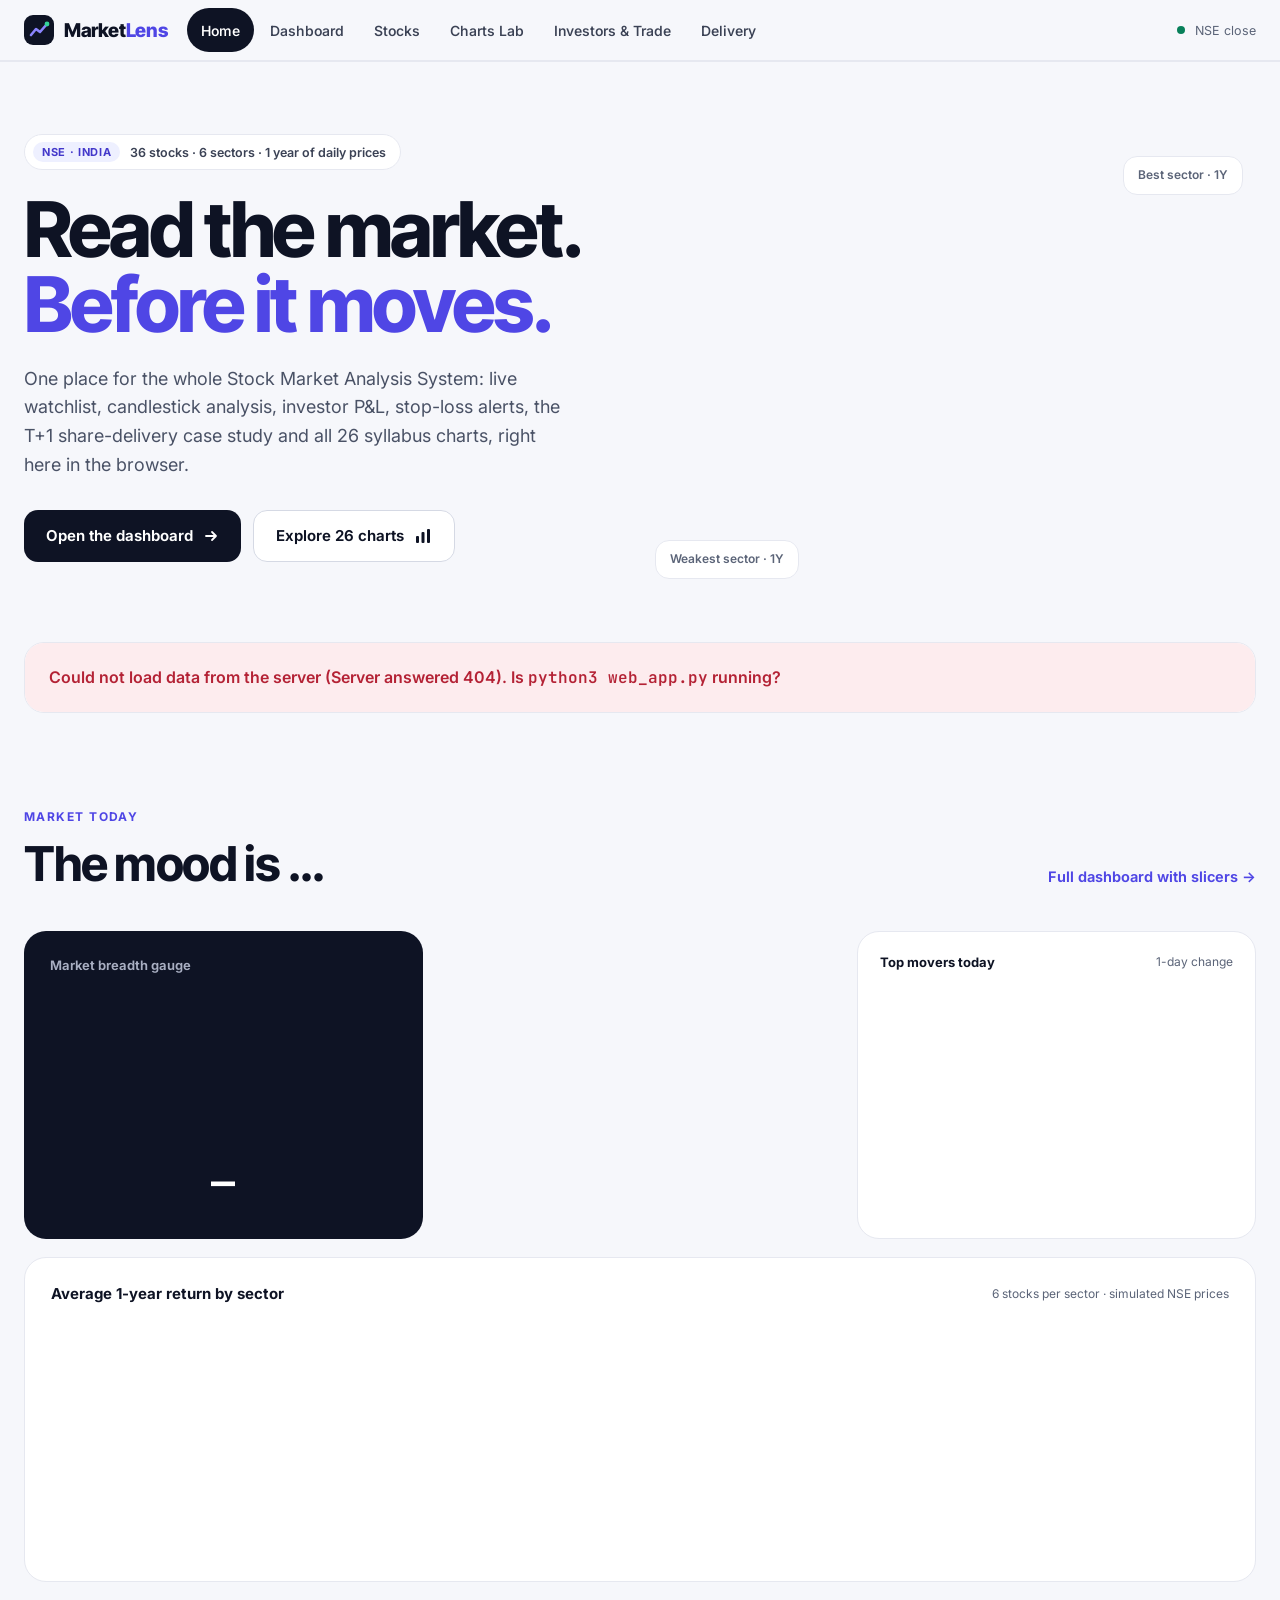
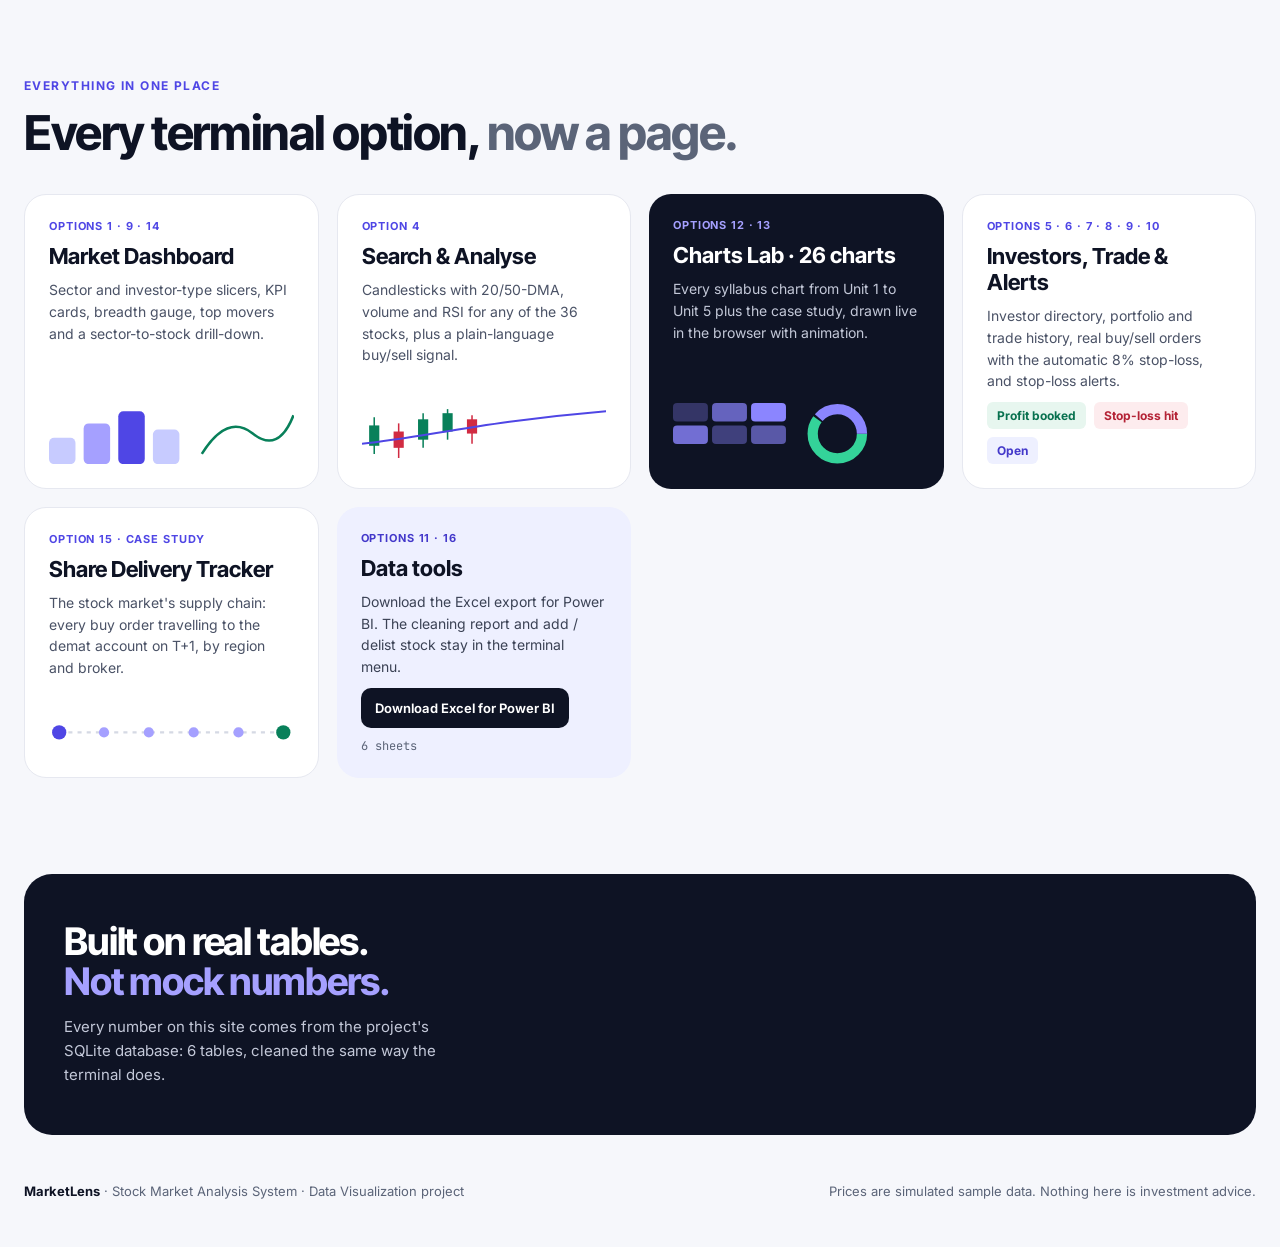
==== web/index.html @ 758b6175 "Add MarketLens website with all 26 charts in the browser Start it with `python3 main.py --web` or me" ====
<!doctype html>
<html lang="en">
<head>
<meta charset="utf-8">
<meta name="viewport" content="width=device-width, initial-scale=1">
<title>MarketLens · NSE Stock Market Analysis</title>
<link rel="preconnect" href="https://fonts.googleapis.com">
<link href="https://fonts.googleapis.com/css2?family=Inter+Tight:wght@500;600;700;800&family=Inter:wght@400;500;600;700&family=JetBrains+Mono:wght@500;600;700&display=swap" rel="stylesheet">
<link rel="stylesheet" href="assets/style.css">
<style>
.hero { display: flex; flex-wrap: wrap; align-items: center; gap: 40px; padding-top: 72px; padding-bottom: 40px; }
.hero h1 { font-size: clamp(44px, 6vw, 84px); line-height: .98; letter-spacing: -.04em; font-weight: 750; margin-top: 22px; }
.hero h1 span { color: var(--acc); }
.pill { display: inline-flex; align-items: center; gap: 10px; padding: 7px 14px 7px 8px; border-radius: 999px; background: #FFF; border: 1px solid var(--line); font-size: 12.5px; font-weight: 600; color: var(--ink2); }
.pill b { background: var(--acc-soft); color: #4338CA; border-radius: 999px; padding: 3px 9px; font-size: 11px; letter-spacing: .06em; }
.floatcard { position: absolute; background: #FFF; border: 1px solid var(--line); border-radius: 14px; padding: 10px 14px; box-shadow: 0 18px 40px -22px rgba(30,34,90,.4); }
.idx-strip { display: grid; grid-template-columns: repeat(auto-fit, minmax(170px, 1fr)); overflow: hidden; }
.idx-strip a { display: block; padding: 18px 18px 14px; border-right: 1px solid #EEF0F5; color: var(--ink); background: #FFF; }
.sec-title { font-size: clamp(32px, 4vw, 48px); font-weight: 720; margin-top: 10px; }
.feature { display: flex; flex-direction: column; gap: 10px; min-height: 230px; padding: 24px; border-radius: 22px; color: var(--ink); }
.feature .k { font-size: 11px; font-weight: 700; color: var(--acc); letter-spacing: .08em; }
.feature .t { font-family: var(--display); font-size: 22px; font-weight: 700; }
.feature .p { color: #4A5266; font-size: 14px; line-height: 1.55; }
.feature svg, .feature .bottom { margin-top: auto; }
</style>
</head>
<body>
<main>
  <section class="wrap hero">
    <div style="flex: 1 1 460px; min-width: 0">
      <div class="pill anim-up"><b>NSE · INDIA</b><span id="h-pill">36 stocks · 6 sectors · 1 year of daily prices</span></div>
      <h1 class="anim-up" style="animation-delay:.1s">Read the market.<br><span>Before it moves.</span></h1>
      <p class="anim-up" style="animation-delay:.2s; font-size: 18px; line-height: 1.6; color: #4A5266; max-width: 540px; margin: 22px 0 0">One place for the whole Stock Market Analysis System: live watchlist, candlestick analysis, investor P&amp;L, stop-loss alerts, the T+1 share-delivery case study and all 26 syllabus charts, right here in the browser.</p>
      <div class="anim-up" style="animation-delay:.3s; display: flex; flex-wrap: wrap; gap: 12px; margin-top: 30px">
        <a class="btn dark" href="dashboard.html">Open the dashboard <svg width="16" height="16" viewBox="0 0 16 16" aria-hidden="true"><path d="M3 8h10M9 4l4 4-4 4" stroke="currentColor" stroke-width="1.8" fill="none" stroke-linecap="round" stroke-linejoin="round"></path></svg></a>
        <a class="btn ghost" href="charts.html">Explore 26 charts <svg width="18" height="18" viewBox="0 0 18 18" aria-hidden="true"><rect x="2" y="9" width="3" height="7" rx="1" fill="currentColor"></rect><rect x="7.5" y="5" width="3" height="11" rx="1" fill="currentColor"></rect><rect x="13" y="2" width="3" height="14" rx="1" fill="currentColor"></rect></svg></a>
      </div>
      <div class="anim-up" id="h-stats" style="animation-delay:.4s; display: flex; flex-wrap: wrap; gap: 28px; margin-top: 40px"></div>
    </div>
    <div class="anim-up" style="animation-delay:.25s; flex: 1 1 520px; min-width: 0; position: relative">
      <svg id="ridge" viewBox="0 0 640 470" style="width: 100%; height: auto; display: block" role="img" aria-label="3D ridge of the six sector indices over one year"></svg>
      <div class="floatcard float" style="top: 4%; right: 2%"><div class="small" style="font-weight:600">Best sector · 1Y</div><div id="h-best" style="display:flex;gap:8px;align-items:baseline;margin-top:2px"></div></div>
      <div class="floatcard float2" style="bottom: 4%; left: 4%"><div class="small" style="font-weight:600">Weakest sector · 1Y</div><div id="h-worst" style="display:flex;gap:8px;align-items:baseline;margin-top:2px"></div></div>
    </div>
  </section>

  <section class="wrap"><div class="card idx-strip" id="idx-strip"><div class="skel" style="height:110px;margin:12px"></div></div></section>

  <section class="wrap reveal" style="padding-top: 96px">
    <div style="display:flex;flex-wrap:wrap;align-items:flex-end;justify-content:space-between;gap:16px">
      <div><div class="eyebrow">MARKET TODAY</div><h2 class="sec-title" id="mood-title">The mood is …</h2><p class="lead" id="mood-text" style="font-size:16px;max-width:620px"></p></div>
      <a href="dashboard.html" style="font-weight:650;font-size:14.5px;display:inline-flex;align-items:center;min-height:44px">Full dashboard with slicers →</a>
    </div>
    <div class="grid cols-auto" style="--min: 290px; margin-top: 32px; gap: 18px">
      <div class="lift" style="background:#0E1324;color:#FFF;border-radius:22px;padding:26px;display:flex;flex-direction:column;align-items:center">
        <div style="align-self:flex-start;font-size:13px;font-weight:650;color:#A9AFC2">Market breadth gauge</div>
        <svg id="gauge" viewBox="0 0 220 130" style="width:100%;max-width:280px;margin-top:14px" role="img" aria-label="Share of stocks above their 50-day average"></svg>
        <div class="mono" id="g-val" style="font-size:40px;font-weight:700;margin-top:4px">—</div>
        <div id="g-note" style="font-size:13px;color:#A9AFC2;margin-top:4px;text-align:center"></div>
      </div>
      <div id="kpis" style="display:grid;grid-template-columns:repeat(2,minmax(0,1fr));gap:18px"></div>
      <div class="card lift" style="padding:22px;border-radius:22px">
        <div class="card-head"><div style="font-size:13px;font-weight:700">Top movers today</div><span class="small">1-day change</span></div>
        <div id="movers" style="display:flex;flex-direction:column;gap:7px;margin-top:14px"></div>
      </div>
    </div>
    <div class="card" style="padding:26px;margin-top:18px;border-radius:22px">
      <div class="card-head"><div style="font-size:15px;font-weight:700">Average 1-year return by sector</div><div class="small">6 stocks per sector · simulated NSE prices</div></div>
      <div id="secbars" style="display:grid;grid-template-columns:repeat(6,minmax(0,1fr));gap:14px;align-items:end;height:230px;margin-top:22px"></div>
    </div>
  </section>

  <section class="wrap reveal" style="padding-top: 96px">
    <div class="eyebrow">EVERYTHING IN ONE PLACE</div>
    <h2 class="sec-title">Every terminal option, <span style="color:#5B6478">now a page.</span></h2>
    <div class="grid cols-auto" style="--min: 280px; margin-top: 32px; gap: 18px">
      <a href="dashboard.html" class="card feature lift"><span class="k">OPTIONS 1 · 9 · 14</span><span class="t">Market Dashboard</span><span class="p">Sector and investor-type slicers, KPI cards, breadth gauge, top movers and a sector-to-stock drill-down.</span>
        <svg viewBox="0 0 240 60" aria-hidden="true"><rect x="0" y="34" width="26" height="26" rx="5" fill="#C7CBFF"></rect><rect x="34" y="20" width="26" height="40" rx="5" fill="#A5A0FF"></rect><rect x="68" y="8" width="26" height="52" rx="5" fill="#4F46E5"></rect><rect x="102" y="26" width="26" height="34" rx="5" fill="#C7CBFF"></rect><path d="M150 50 Q175 10 200 30 T240 12" stroke="#08805A" stroke-width="2.5" fill="none"></path></svg></a>
      <a href="stock.html" class="card feature lift"><span class="k">OPTION 4</span><span class="t">Search &amp; Analyse</span><span class="p">Candlesticks with 20/50-DMA, volume and RSI for any of the 36 stocks, plus a plain-language buy/sell signal.</span>
        <svg viewBox="0 0 240 60" aria-hidden="true"><g stroke-width="1.5"><path d="M12 14V50" stroke="#08805A"></path><rect x="7" y="22" width="10" height="20" fill="#08805A"></rect><path d="M36 20V54" stroke="#D12B42"></path><rect x="31" y="28" width="10" height="16" fill="#D12B42"></rect><path d="M60 10V44" stroke="#08805A"></path><rect x="55" y="16" width="10" height="20" fill="#08805A"></rect><path d="M84 6V36" stroke="#08805A"></path><rect x="79" y="10" width="10" height="18" fill="#08805A"></rect><path d="M108 12V40" stroke="#D12B42"></path><rect x="103" y="16" width="10" height="14" fill="#D12B42"></rect></g><path d="M0 40 C60 34 120 18 240 8" stroke="#4F46E5" stroke-width="2" fill="none"></path></svg></a>
      <a href="charts.html" class="feature lift" style="background:#0E1324;color:#FFF"><span class="k" style="color:#A5A0FF">OPTIONS 12 · 13</span><span class="t">Charts Lab · 26 charts</span><span class="p" style="color:#C3C8D8">Every syllabus chart from Unit 1 to Unit 5 plus the case study, drawn live in the browser with animation.</span>
        <svg viewBox="0 0 240 60" aria-hidden="true"><g fill="#8B85FF"><rect x="0" y="0" width="34" height="18" rx="4" opacity="0.3"></rect><rect x="38" y="0" width="34" height="18" rx="4" opacity="0.7"></rect><rect x="76" y="0" width="34" height="18" rx="4"></rect><rect x="0" y="22" width="34" height="18" rx="4" opacity="0.8"></rect><rect x="38" y="22" width="34" height="18" rx="4" opacity="0.4"></rect><rect x="76" y="22" width="34" height="18" rx="4" opacity="0.6"></rect></g><circle cx="160" cy="30" r="24" fill="none" stroke="#34D399" stroke-width="10" stroke-dasharray="90 200"></circle><circle cx="160" cy="30" r="24" fill="none" stroke="#8B85FF" stroke-width="10" stroke-dasharray="60 200" stroke-dashoffset="-92"></circle></svg></a>
      <a href="portfolio.html" class="card feature lift"><span class="k">OPTIONS 5 · 6 · 7 · 8 · 9 · 10</span><span class="t">Investors, Trade &amp; Alerts</span><span class="p">Investor directory, portfolio and trade history, real buy/sell orders with the automatic 8% stop-loss, and stop-loss alerts.</span>
        <div class="bottom" style="display:flex;gap:8px;flex-wrap:wrap"><span class="tag up" style="font-size:12px;padding:6px 10px">Profit booked</span><span class="tag dn" style="font-size:12px;padding:6px 10px">Stop-loss hit</span><span class="tag acc" style="font-size:12px;padding:6px 10px">Open</span></div></a>
      <a href="delivery.html" class="card feature lift"><span class="k">OPTION 15 · CASE STUDY</span><span class="t">Share Delivery Tracker</span><span class="p">The stock market's supply chain: every buy order travelling to the demat account on T+1, by region and broker.</span>
        <svg viewBox="0 0 240 40" aria-hidden="true"><path d="M10 20 H230" stroke="#D5D9E4" stroke-width="2" stroke-dasharray="4 5"></path><circle cx="10" cy="20" r="7" fill="#4F46E5"></circle><circle cx="54" cy="20" r="5" fill="#A5A0FF"></circle><circle cx="98" cy="20" r="5" fill="#A5A0FF"></circle><circle cx="142" cy="20" r="5" fill="#A5A0FF"></circle><circle cx="186" cy="20" r="5" fill="#A5A0FF"></circle><circle cx="230" cy="20" r="7" fill="#08805A"></circle></svg></a>
      <div class="feature" style="background:#EEF0FF"><span class="k" style="color:#4338CA">OPTIONS 11 · 16</span><span class="t">Data tools</span><span class="p" style="color:#3B4255">Download the Excel export for Power BI. The cleaning report and add / delist stock stay in the terminal menu.</span>
        <div class="bottom" style="display:flex;flex-wrap:wrap;gap:10px;align-items:center"><a class="btn dark small" href="/api/export">Download Excel for Power BI</a><span class="mono small">6 sheets</span></div></div>
    </div>
  </section>

  <section class="wrap reveal" style="padding-top: 96px">
    <div style="background:#0E1324;border-radius:28px;padding:48px 40px;display:flex;flex-wrap:wrap;gap:32px;align-items:center;justify-content:space-between">
      <div style="flex:1 1 280px"><h2 style="color:#FFF;font-size:38px;line-height:1.05;font-weight:720">Built on real tables.<br><span style="color:#A5A0FF">Not mock numbers.</span></h2>
        <p style="color:#C3C8D8;margin:14px 0 0;font-size:15px;line-height:1.6;max-width:420px">Every number on this site comes from the project's SQLite database: 6 tables, cleaned the same way the terminal does.</p></div>
      <div id="bigstats" style="flex:2 1 520px;display:grid;grid-template-columns:repeat(auto-fit,minmax(120px,1fr));gap:24px"></div>
    </div>
  </section>
</main>
<script src="assets/app.js"></script>
<script src="js/home.js"></script>
</body>
</html>
---- web/assets/style.css ----
/* MarketLens: shared look for every page (light ground, indigo accent, green/red only for gain/loss) */
:root {
  --bg: #F6F7FB; --card: #FFFFFF; --ink: #0E1324; --ink2: #3B4255; --muted: #5B6478; --line: #E6E8F0; --line2: #F1F2F7;
  --acc: #4F46E5; --acc-dark: #3730A3; --acc-soft: #EEF0FF; --acc-light: #A5A0FF;
  --up: #08805A; --up-soft: #E7F6EF; --up-ink: #08714F; --dn: #D12B42; --dn-soft: #FDECEE; --dn-ink: #B42235;
  --warn: #CA8A04; --warn-soft: #FEF3C7; --warn-ink: #92400E;
  --night: #0B0F1E; --night2: #121731; --night-line: #1F2547; --night-text: #C3C8D8; --night-muted: #8A91B5;
  --radius: 20px;
  --display: 'Inter Tight', 'Inter', system-ui, sans-serif;
  --body: 'Inter', system-ui, sans-serif;
  --mono: 'JetBrains Mono', ui-monospace, monospace;
}
* { box-sizing: border-box; }
html { scroll-behavior: smooth; }
body { margin: 0; background: var(--bg); color: var(--ink); font-family: var(--body); -webkit-font-smoothing: antialiased; overflow-x: hidden; }
body.dark { background: var(--night); color: #FFFFFF; }
a { color: var(--acc); text-decoration: none; }
a:hover { color: var(--acc-dark); }
button { font-family: inherit; }
.mono { font-family: var(--mono); font-feature-settings: "tnum"; }
.wrap { max-width: 1320px; margin: 0 auto; padding: 0 24px; }
.eyebrow { font-size: 12px; font-weight: 700; letter-spacing: 0.12em; color: var(--acc); }
body.dark .eyebrow, .night .eyebrow { color: var(--acc-light); }
h1, h2, h3 { font-family: var(--display); letter-spacing: -0.03em; margin: 0; }
.h-page { font-size: 40px; font-weight: 740; margin-top: 6px; }
.lead { color: #4A5266; font-size: 15px; margin: 6px 0 0; line-height: 1.6; }
.up-c { color: var(--up); } .dn-c { color: var(--dn); }
.small { font-size: 12px; color: var(--muted); }
.sr { position: absolute; width: 1px; height: 1px; overflow: hidden; clip: rect(0 0 0 0); white-space: nowrap; }

/* ---------- top bar */
.topbar { position: sticky; top: 0; z-index: 30; background: rgba(246, 247, 251, 0.86); backdrop-filter: blur(14px); border-bottom: 1px solid var(--line); }
.topbar.dark { background: rgba(11, 15, 30, 0.88); border-bottom-color: #1B2140; }
.topbar .row { display: flex; flex-wrap: wrap; align-items: center; gap: 8px 20px; padding: 8px 24px; max-width: 1320px; margin: 0 auto; }
.brand { display: flex; align-items: center; gap: 10px; color: var(--ink); min-height: 44px; font-family: var(--display); font-weight: 800; font-size: 19px; letter-spacing: -0.02em; }
.brand span { color: var(--acc); }
.topbar.dark .brand { color: #FFFFFF; } .topbar.dark .brand span { color: var(--acc-light); }
.nav { display: flex; flex-wrap: wrap; gap: 2px; flex: 1 1 auto; }
.nav a { color: var(--ink2); padding: 0 14px; border-radius: 999px; font-weight: 550; font-size: 14px; min-height: 44px; display: inline-flex; align-items: center; transition: background .2s, color .2s; }
.nav a:hover { background: var(--acc-soft); color: var(--acc-dark); }
.nav a.on { background: var(--ink); color: #FFFFFF; }
.topbar.dark .nav a { color: var(--night-text); }
.topbar.dark .nav a:hover { background: #1B2140; color: #FFFFFF; }
.topbar.dark .nav a.on { background: #FFFFFF; color: var(--ink); }
.status { display: flex; align-items: center; gap: 10px; font-size: 12.5px; color: var(--muted); }
.topbar.dark .status { color: var(--night-muted); }
.live { width: 8px; height: 8px; border-radius: 50%; background: var(--up); }
.ticker { overflow: hidden; border-top: 1px solid var(--line); background: #FFFFFF; }
.ticker .track { display: flex; width: max-content; animation: marq 70s linear infinite; }
.ticker:hover .track { animation-play-state: paused; }
.ticker a { display: flex; align-items: center; gap: 10px; padding: 9px 22px; border-right: 1px solid #EEF0F5; color: var(--ink); white-space: nowrap; font-size: 12.5px; }
.ticker b { font-weight: 700; }

/* ---------- surfaces */
.card { background: var(--card); border: 1px solid var(--line); border-radius: var(--radius); color: var(--ink); }
.card.pad { padding: 20px; }
.lift { transition: transform .35s cubic-bezier(.2,.8,.2,1), box-shadow .35s; }
.lift:hover { transform: translateY(-4px); box-shadow: 0 24px 48px -24px rgba(30, 34, 90, .35); }
.card-title { font-weight: 700; font-size: 15px; }
.card-head { display: flex; flex-wrap: wrap; justify-content: space-between; align-items: center; gap: 8px; }
.grid { display: grid; gap: 16px; }
.cols-auto { grid-template-columns: repeat(auto-fit, minmax(var(--min, 260px), 1fr)); }
.flexwrap { display: flex; flex-wrap: wrap; gap: 18px; }
.tag { font-size: 11px; font-weight: 700; padding: 3px 8px; border-radius: 6px; white-space: nowrap; }
.tag.up { background: var(--up-soft); color: var(--up-ink); } .tag.dn { background: var(--dn-soft); color: var(--dn-ink); }
.tag.acc { background: var(--acc-soft); color: #4338CA; } .tag.warn { background: var(--warn-soft); color: var(--warn-ink); }
.tag.solid-dn { background: var(--dn); color: #FFFFFF; }

/* ---------- controls */
.chip { border: 1px solid #D5D9E4; background: #FFFFFF; color: var(--ink2); border-radius: 999px; padding: 0 16px; min-height: 40px; font: 600 13px var(--body); cursor: pointer; transition: all .2s; }
.chip:hover { border-color: var(--acc); color: var(--acc); }
.chip.on { background: var(--ink); border-color: var(--ink); color: #FFFFFF; }
.night .chip, body.dark .chip { border-color: #2B3150; background: transparent; color: var(--night-text); }
.night .chip:hover, body.dark .chip:hover { border-color: #8B85FF; color: #FFFFFF; }
.night .chip.on, body.dark .chip.on { background: #FFFFFF; border-color: #FFFFFF; color: var(--ink); }
.chip .n { font-family: var(--mono); font-size: 11px; opacity: .7; margin-left: 4px; }
.segs { display: inline-flex; background: #F1F2F7; border-radius: 12px; padding: 4px; gap: 2px; }
.seg { border: 0; background: transparent; color: var(--ink2); font: 600 13px var(--body); padding: 0 14px; min-height: 36px; border-radius: 9px; cursor: pointer; }
.seg:hover { color: var(--acc); }
.seg.on { background: #FFFFFF; color: var(--ink); box-shadow: 0 1px 3px rgba(14, 19, 36, .15); }
.field { width: 100%; min-height: 46px; border: 1px solid #D5D9E4; border-radius: 12px; padding: 0 12px; font: 500 14px var(--body); background: #F8F9FC; color: var(--ink); }
.field:focus, .chip:focus-visible, .seg:focus-visible, .btn:focus-visible, a:focus-visible, button:focus-visible { outline: 2px solid var(--acc); outline-offset: 2px; }
label.lbl { display: block; font-size: 12px; color: var(--muted); margin-bottom: 6px; }
.btn { display: inline-flex; align-items: center; justify-content: center; gap: 10px; border: 0; border-radius: 14px; min-height: 52px; padding: 0 22px; font: 650 15px var(--body); cursor: pointer; white-space: nowrap; transition: background .2s, filter .2s, border-color .2s, color .2s; }
.btn.dark { background: var(--ink); color: #FFFFFF; } .btn.dark:hover { background: #1E2340; color: #FFFFFF; }
.btn.ghost { background: #FFFFFF; color: var(--ink); border: 1px solid #D5D9E4; } .btn.ghost:hover { border-color: var(--acc); color: var(--acc); }
.btn.green { background: var(--up); color: #FFFFFF; } .btn.red { background: var(--dn); color: #FFFFFF; }
.btn.green:hover, .btn.red:hover { filter: brightness(1.08); }
.btn.small { min-height: 40px; font-size: 13px; border-radius: 10px; padding: 0 14px; }
.btn[disabled] { opacity: .5; cursor: not-allowed; }

/* ---------- tables */
.tbl-box { overflow-x: auto; }
table.tbl { width: 100%; border-collapse: collapse; font-size: 13px; }
.tbl th { text-align: left; font-size: 11.5px; letter-spacing: .05em; color: var(--muted); font-weight: 700; padding: 10px 8px; border-top: 1px solid #EEF0F5; border-bottom: 1px solid #EEF0F5; white-space: nowrap; }
.tbl td { padding: 9px 8px; border-bottom: 1px solid var(--line2); }
.tbl th:first-child, .tbl td:first-child { padding-left: 20px; }
.tbl th:last-child, .tbl td:last-child { padding-right: 20px; }
.tbl .r { text-align: right; }
.tbl tbody tr { transition: background .15s; }
.tbl tbody tr:hover { background: #F7F8FD; }

/* ---------- bars built from divs */
.bar-track { height: 10px; background: #F1F2F7; border-radius: 6px; overflow: hidden; }
.bar-fill { height: 100%; border-radius: 6px; }

/* ---------- toast */
.toast-host { position: fixed; right: 20px; bottom: 20px; z-index: 60; display: flex; flex-direction: column; gap: 10px; max-width: min(420px, calc(100vw - 40px)); }
.toast { background: var(--ink); color: #FFFFFF; border-radius: 14px; padding: 14px 16px; font-size: 13.5px; line-height: 1.5; display: flex; gap: 10px; box-shadow: 0 20px 40px -20px rgba(0,0,0,.5); animation: toastIn .45s cubic-bezier(.2,.8,.2,1) both; }
.toast.err { background: var(--dn-ink); }

/* ---------- loading skeleton */
.skel { background: linear-gradient(90deg, #EEF0F5 25%, #F7F8FC 50%, #EEF0F5 75%); background-size: 200% 100%; animation: shimmer 1.4s infinite; border-radius: 12px; }
body.dark .skel { background: linear-gradient(90deg, #151A33 25%, #1D2343 50%, #151A33 75%); background-size: 200% 100%; }
.err-box { padding: 24px; border-radius: 16px; background: var(--dn-soft); color: var(--dn-ink); font-weight: 600; }

/* ---------- footer */
.foot { display: flex; flex-wrap: wrap; justify-content: space-between; gap: 16px; color: var(--muted); font-size: 13px; padding: 48px 24px; max-width: 1320px; margin: 0 auto; }
body.dark .foot { color: #6B7393; }

/* ---------- animation vocabulary (used by every chart) */
@keyframes up { from { opacity: 0; transform: translateY(16px); } to { opacity: 1; transform: none; } }
@keyframes fa { from { opacity: 0; } to { opacity: 1; } }
@keyframes dr { to { stroke-dashoffset: 0; } }
@keyframes gy { from { transform: scaleY(0); } to { transform: scaleY(1); } }
@keyframes gxk { from { transform: scaleX(0); } to { transform: scaleX(1); } }
@keyframes po { from { transform: scale(0); opacity: 0; } to { transform: scale(1); opacity: 1; } }
@keyframes marq { from { transform: translateX(0); } to { transform: translateX(-50%); } }
@keyframes floaty { 0%, 100% { transform: translateY(0); } 50% { transform: translateY(-10px); } }
@keyframes pulse { 0% { box-shadow: 0 0 0 0 rgba(8, 128, 90, .55); } 100% { box-shadow: 0 0 0 10px rgba(8, 128, 90, 0); } }
@keyframes pulseRed { 0% { box-shadow: 0 0 0 0 rgba(209, 43, 66, .5); } 100% { box-shadow: 0 0 0 9px rgba(209, 43, 66, 0); } }
@keyframes needle { from { transform: rotate(-90deg); } }
@keyframes shimmer { to { background-position: -200% 0; } }
@keyframes toastIn { from { opacity: 0; transform: translateY(12px) scale(.97); } to { opacity: 1; transform: none; } }
@keyframes travel { 0% { transform: translateX(0); opacity: 0; } 6% { opacity: 1; } 94% { opacity: 1; } 100% { transform: translateX(880px); opacity: 0; } }
@keyframes ring { 0% { r: 7; opacity: .7; } 100% { r: 22; opacity: 0; } }
@keyframes dash { to { stroke-dashoffset: -40; } }
@keyframes glow { 0%, 100% { opacity: .45; } 50% { opacity: .9; } }
.anim-up { animation: up .7s cubic-bezier(.2,.8,.2,1) both; }
.reveal { opacity: 0; transform: translateY(24px); transition: opacity .8s cubic-bezier(.2,.8,.2,1), transform .8s cubic-bezier(.2,.8,.2,1); }
.reveal.in { opacity: 1; transform: none; }
.g { transform-box: fill-box; transform-origin: 50% 100%; animation: gy .9s cubic-bezier(.2,.8,.2,1) both; }
.gn { transform-box: fill-box; transform-origin: 50% 0; animation: gy .9s cubic-bezier(.2,.8,.2,1) both; }
.gx { transform-box: fill-box; transform-origin: 0 50%; animation: gxk .9s cubic-bezier(.2,.8,.2,1) both; }
.gxn { transform-box: fill-box; transform-origin: 100% 50%; animation: gxk .9s cubic-bezier(.2,.8,.2,1) both; }
div.gx { transform-origin: 0 50%; } div.gxn { transform-origin: 100% 50%; } div.g { transform-origin: 50% 100%; }
.d { stroke-dasharray: 1; stroke-dashoffset: 1; animation: dr 1.8s cubic-bezier(.4,0,.2,1) forwards; }
.f { animation: fa .9s both; }
.pop { transform-box: fill-box; transform-origin: center; animation: po .55s cubic-bezier(.3,1.5,.5,1) both; }
.dl1{animation-delay:.04s}.dl2{animation-delay:.08s}.dl3{animation-delay:.12s}.dl4{animation-delay:.16s}.dl5{animation-delay:.2s}.dl6{animation-delay:.24s}.dl7{animation-delay:.28s}.dl8{animation-delay:.32s}.dl9{animation-delay:.36s}.dl10{animation-delay:.4s}.dl11{animation-delay:.44s}.dl12{animation-delay:.48s}.dl13{animation-delay:.52s}.dl14{animation-delay:.56s}.dl15{animation-delay:.6s}.dl16{animation-delay:.64s}.dl17{animation-delay:.68s}.dl18{animation-delay:.72s}.dl19{animation-delay:.76s}
.float { animation: floaty 6s ease-in-out infinite; } .float2 { animation: floaty 7s 1s ease-in-out infinite; }
.needle { transform-box: view-box; transform-origin: 110px 110px; animation: needle 1.6s cubic-bezier(.2,.8,.2,1) both; }
.alert-dot { width: 9px; height: 9px; border-radius: 50%; background: var(--dn); display: inline-block; }

@media (max-width: 640px) {
  .h-page { font-size: 32px; }
  .topbar { position: static; }
  .btn.small { padding: 0 12px; }
  .wrap, .topbar .row { padding-left: 16px; padding-right: 16px; }
}
@media (prefers-reduced-motion: reduce) {
  *, *::before, *::after { animation: none !important; transition: none !important; }
  .d { stroke-dashoffset: 0; } .reveal { opacity: 1; transform: none; }
}
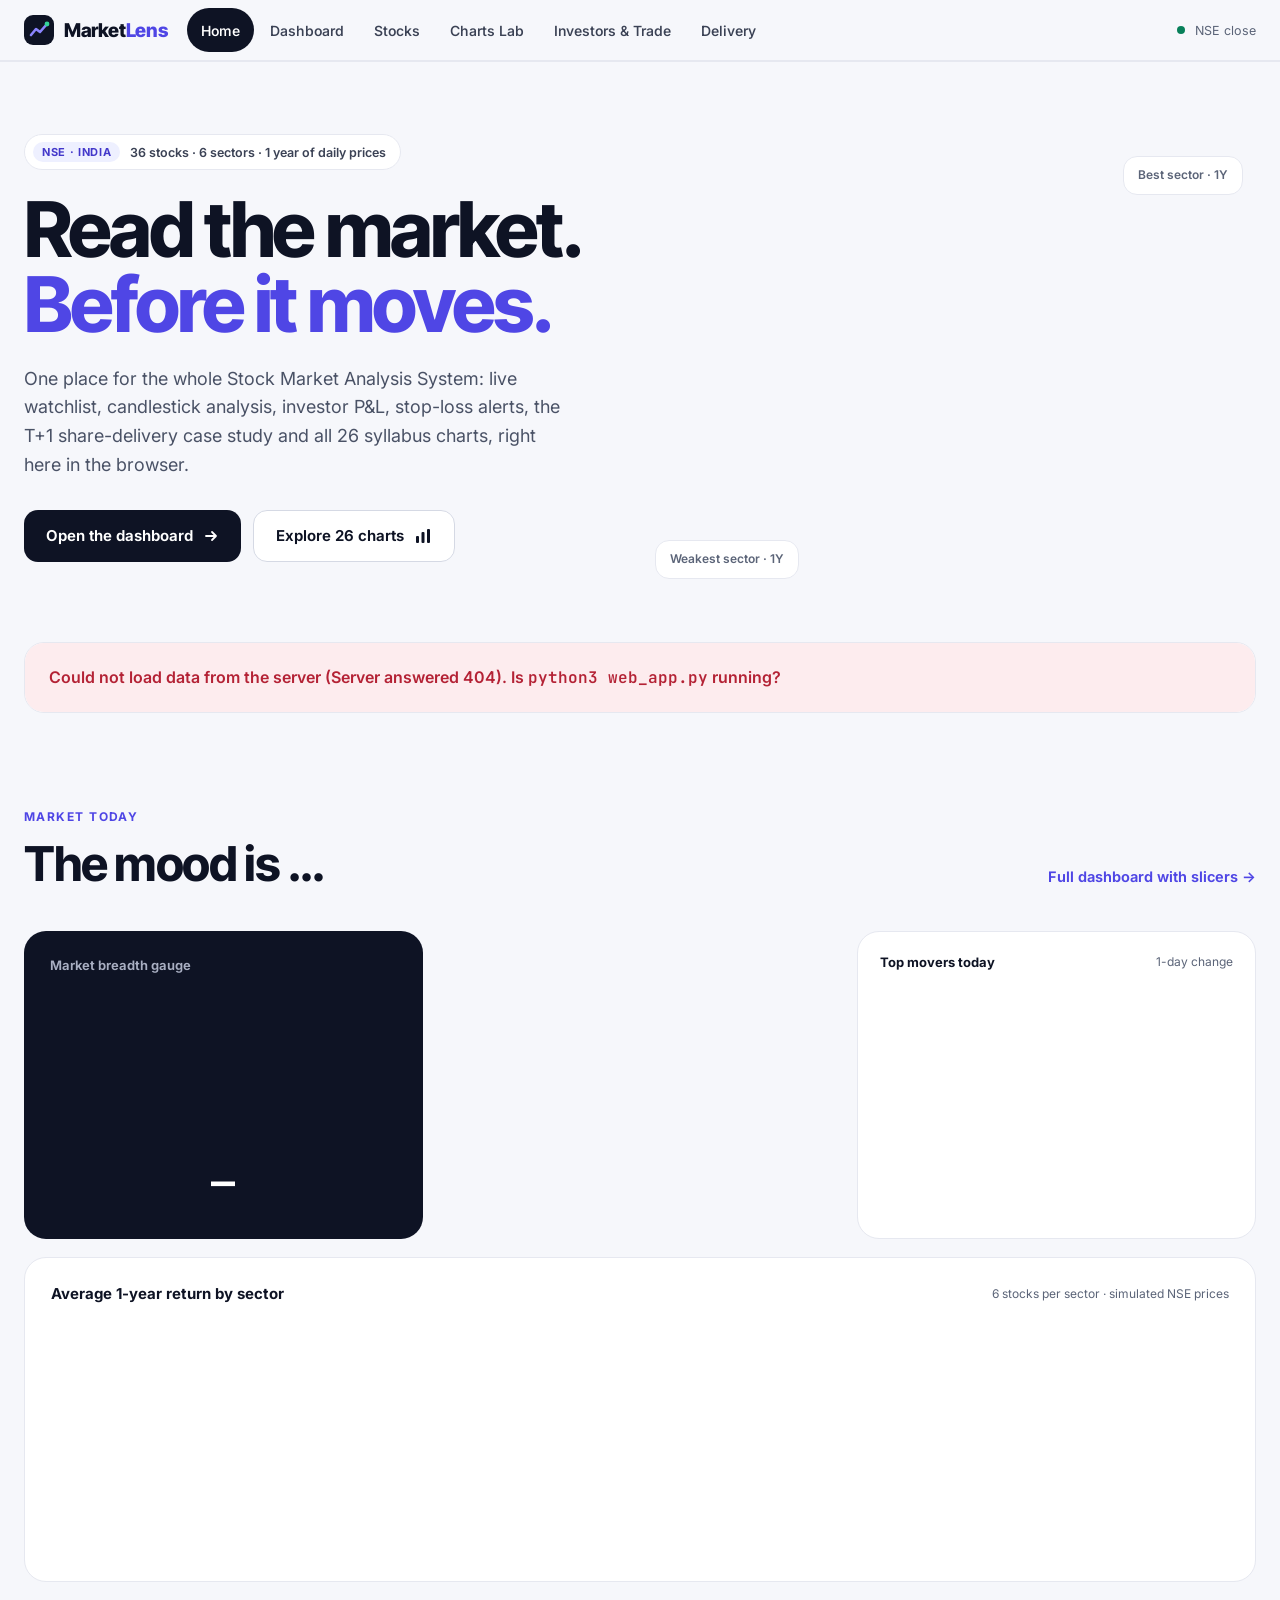
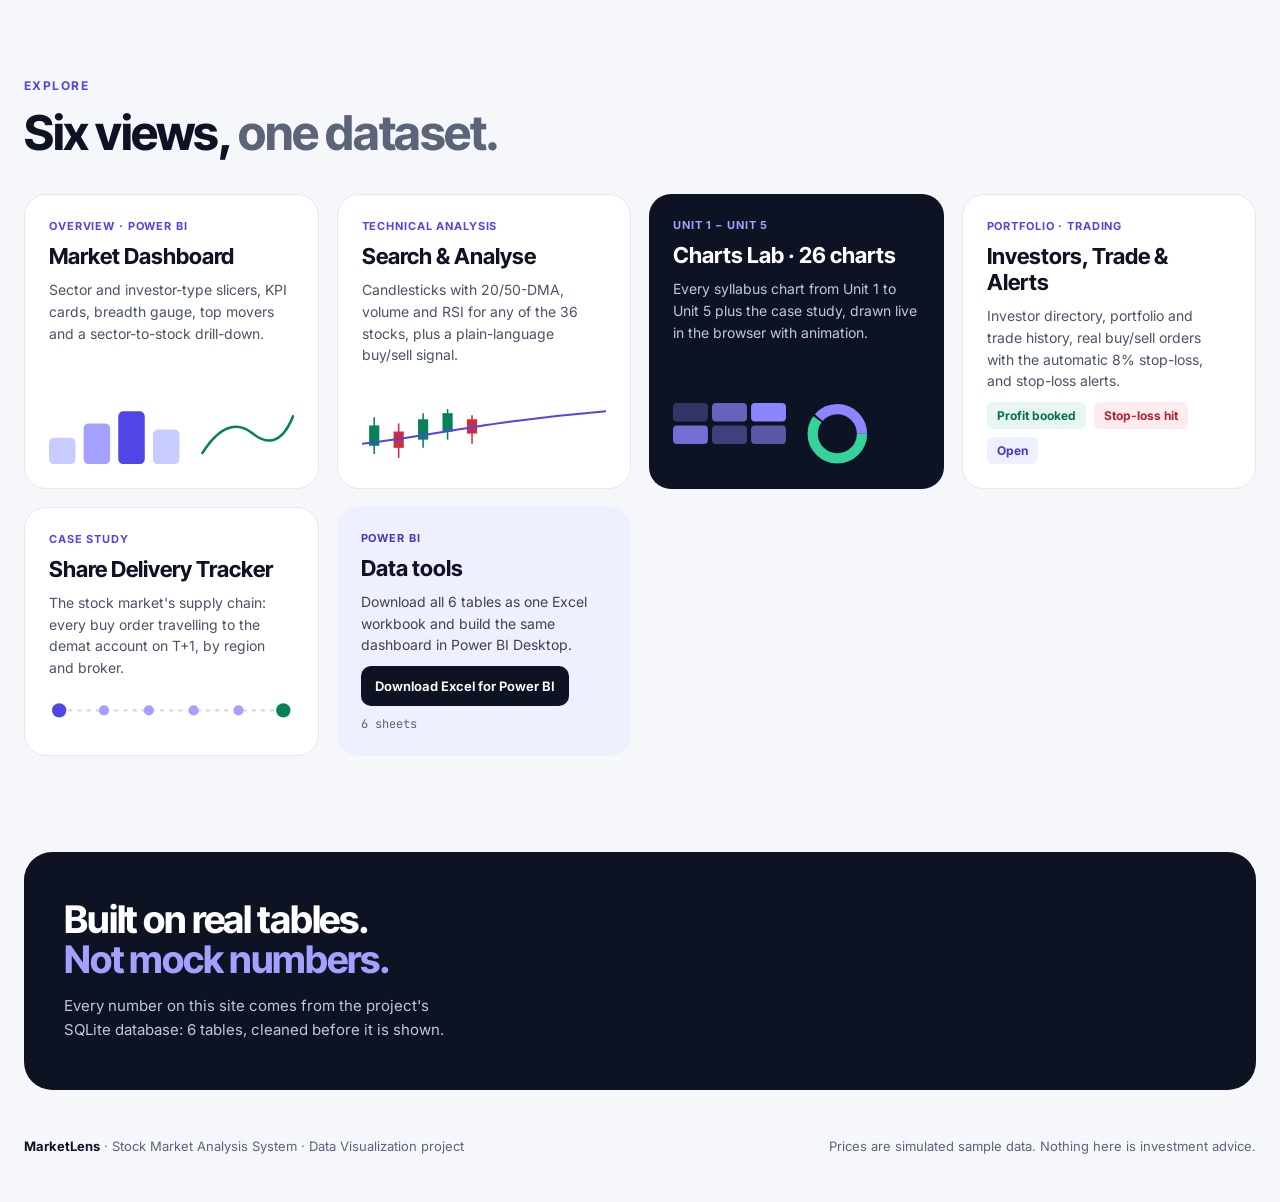
==== commit c3d72562: "Make the project website-only and remove the terminal menu" ====
--- a/web/index.html
+++ b/web/index.html
@@ -71,20 +71,20 @@
   </section>
 
   <section class="wrap reveal" style="padding-top: 96px">
-    <div class="eyebrow">EVERYTHING IN ONE PLACE</div>
-    <h2 class="sec-title">Every terminal option, <span style="color:#5B6478">now a page.</span></h2>
+    <div class="eyebrow">EXPLORE</div>
+    <h2 class="sec-title">Six views, <span style="color:#5B6478">one dataset.</span></h2>
     <div class="grid cols-auto" style="--min: 280px; margin-top: 32px; gap: 18px">
-      <a href="dashboard.html" class="card feature lift"><span class="k">OPTIONS 1 · 9 · 14</span><span class="t">Market Dashboard</span><span class="p">Sector and investor-type slicers, KPI cards, breadth gauge, top movers and a sector-to-stock drill-down.</span>
+      <a href="dashboard.html" class="card feature lift"><span class="k">OVERVIEW · POWER BI</span><span class="t">Market Dashboard</span><span class="p">Sector and investor-type slicers, KPI cards, breadth gauge, top movers and a sector-to-stock drill-down.</span>
         <svg viewBox="0 0 240 60" aria-hidden="true"><rect x="0" y="34" width="26" height="26" rx="5" fill="#C7CBFF"></rect><rect x="34" y="20" width="26" height="40" rx="5" fill="#A5A0FF"></rect><rect x="68" y="8" width="26" height="52" rx="5" fill="#4F46E5"></rect><rect x="102" y="26" width="26" height="34" rx="5" fill="#C7CBFF"></rect><path d="M150 50 Q175 10 200 30 T240 12" stroke="#08805A" stroke-width="2.5" fill="none"></path></svg></a>
-      <a href="stock.html" class="card feature lift"><span class="k">OPTION 4</span><span class="t">Search &amp; Analyse</span><span class="p">Candlesticks with 20/50-DMA, volume and RSI for any of the 36 stocks, plus a plain-language buy/sell signal.</span>
+      <a href="stock.html" class="card feature lift"><span class="k">TECHNICAL ANALYSIS</span><span class="t">Search &amp; Analyse</span><span class="p">Candlesticks with 20/50-DMA, volume and RSI for any of the 36 stocks, plus a plain-language buy/sell signal.</span>
         <svg viewBox="0 0 240 60" aria-hidden="true"><g stroke-width="1.5"><path d="M12 14V50" stroke="#08805A"></path><rect x="7" y="22" width="10" height="20" fill="#08805A"></rect><path d="M36 20V54" stroke="#D12B42"></path><rect x="31" y="28" width="10" height="16" fill="#D12B42"></rect><path d="M60 10V44" stroke="#08805A"></path><rect x="55" y="16" width="10" height="20" fill="#08805A"></rect><path d="M84 6V36" stroke="#08805A"></path><rect x="79" y="10" width="10" height="18" fill="#08805A"></rect><path d="M108 12V40" stroke="#D12B42"></path><rect x="103" y="16" width="10" height="14" fill="#D12B42"></rect></g><path d="M0 40 C60 34 120 18 240 8" stroke="#4F46E5" stroke-width="2" fill="none"></path></svg></a>
-      <a href="charts.html" class="feature lift" style="background:#0E1324;color:#FFF"><span class="k" style="color:#A5A0FF">OPTIONS 12 · 13</span><span class="t">Charts Lab · 26 charts</span><span class="p" style="color:#C3C8D8">Every syllabus chart from Unit 1 to Unit 5 plus the case study, drawn live in the browser with animation.</span>
+      <a href="charts.html" class="feature lift" style="background:#0E1324;color:#FFF"><span class="k" style="color:#A5A0FF">UNIT 1 – UNIT 5</span><span class="t">Charts Lab · 26 charts</span><span class="p" style="color:#C3C8D8">Every syllabus chart from Unit 1 to Unit 5 plus the case study, drawn live in the browser with animation.</span>
         <svg viewBox="0 0 240 60" aria-hidden="true"><g fill="#8B85FF"><rect x="0" y="0" width="34" height="18" rx="4" opacity="0.3"></rect><rect x="38" y="0" width="34" height="18" rx="4" opacity="0.7"></rect><rect x="76" y="0" width="34" height="18" rx="4"></rect><rect x="0" y="22" width="34" height="18" rx="4" opacity="0.8"></rect><rect x="38" y="22" width="34" height="18" rx="4" opacity="0.4"></rect><rect x="76" y="22" width="34" height="18" rx="4" opacity="0.6"></rect></g><circle cx="160" cy="30" r="24" fill="none" stroke="#34D399" stroke-width="10" stroke-dasharray="90 200"></circle><circle cx="160" cy="30" r="24" fill="none" stroke="#8B85FF" stroke-width="10" stroke-dasharray="60 200" stroke-dashoffset="-92"></circle></svg></a>
-      <a href="portfolio.html" class="card feature lift"><span class="k">OPTIONS 5 · 6 · 7 · 8 · 9 · 10</span><span class="t">Investors, Trade &amp; Alerts</span><span class="p">Investor directory, portfolio and trade history, real buy/sell orders with the automatic 8% stop-loss, and stop-loss alerts.</span>
+      <a href="portfolio.html" class="card feature lift"><span class="k">PORTFOLIO · TRADING</span><span class="t">Investors, Trade &amp; Alerts</span><span class="p">Investor directory, portfolio and trade history, real buy/sell orders with the automatic 8% stop-loss, and stop-loss alerts.</span>
         <div class="bottom" style="display:flex;gap:8px;flex-wrap:wrap"><span class="tag up" style="font-size:12px;padding:6px 10px">Profit booked</span><span class="tag dn" style="font-size:12px;padding:6px 10px">Stop-loss hit</span><span class="tag acc" style="font-size:12px;padding:6px 10px">Open</span></div></a>
-      <a href="delivery.html" class="card feature lift"><span class="k">OPTION 15 · CASE STUDY</span><span class="t">Share Delivery Tracker</span><span class="p">The stock market's supply chain: every buy order travelling to the demat account on T+1, by region and broker.</span>
+      <a href="delivery.html" class="card feature lift"><span class="k">CASE STUDY</span><span class="t">Share Delivery Tracker</span><span class="p">The stock market's supply chain: every buy order travelling to the demat account on T+1, by region and broker.</span>
         <svg viewBox="0 0 240 40" aria-hidden="true"><path d="M10 20 H230" stroke="#D5D9E4" stroke-width="2" stroke-dasharray="4 5"></path><circle cx="10" cy="20" r="7" fill="#4F46E5"></circle><circle cx="54" cy="20" r="5" fill="#A5A0FF"></circle><circle cx="98" cy="20" r="5" fill="#A5A0FF"></circle><circle cx="142" cy="20" r="5" fill="#A5A0FF"></circle><circle cx="186" cy="20" r="5" fill="#A5A0FF"></circle><circle cx="230" cy="20" r="7" fill="#08805A"></circle></svg></a>
-      <div class="feature" style="background:#EEF0FF"><span class="k" style="color:#4338CA">OPTIONS 11 · 16</span><span class="t">Data tools</span><span class="p" style="color:#3B4255">Download the Excel export for Power BI. The cleaning report and add / delist stock stay in the terminal menu.</span>
+      <div class="feature" style="background:#EEF0FF"><span class="k" style="color:#4338CA">POWER BI</span><span class="t">Data tools</span><span class="p" style="color:#3B4255">Download all 6 tables as one Excel workbook and build the same dashboard in Power BI Desktop.</span>
         <div class="bottom" style="display:flex;flex-wrap:wrap;gap:10px;align-items:center"><a class="btn dark small" href="/api/export">Download Excel for Power BI</a><span class="mono small">6 sheets</span></div></div>
     </div>
   </section>
@@ -92,7 +92,7 @@
   <section class="wrap reveal" style="padding-top: 96px">
     <div style="background:#0E1324;border-radius:28px;padding:48px 40px;display:flex;flex-wrap:wrap;gap:32px;align-items:center;justify-content:space-between">
       <div style="flex:1 1 280px"><h2 style="color:#FFF;font-size:38px;line-height:1.05;font-weight:720">Built on real tables.<br><span style="color:#A5A0FF">Not mock numbers.</span></h2>
-        <p style="color:#C3C8D8;margin:14px 0 0;font-size:15px;line-height:1.6;max-width:420px">Every number on this site comes from the project's SQLite database: 6 tables, cleaned the same way the terminal does.</p></div>
+        <p style="color:#C3C8D8;margin:14px 0 0;font-size:15px;line-height:1.6;max-width:420px">Every number on this site comes from the project's SQLite database: 6 tables, cleaned before it is shown.</p></div>
       <div id="bigstats" style="flex:2 1 520px;display:grid;grid-template-columns:repeat(auto-fit,minmax(120px,1fr));gap:24px"></div>
     </div>
   </section>
--- a/web/assets/style.css
+++ b/web/assets/style.css
@@ -1,4 +1,3 @@
-/* MarketLens: shared look for every page (light ground, indigo accent, green/red only for gain/loss) */
 :root {
   --bg: #F6F7FB; --card: #FFFFFF; --ink: #0E1324; --ink2: #3B4255; --muted: #5B6478; --line: #E6E8F0; --line2: #F1F2F7;
   --acc: #4F46E5; --acc-dark: #3730A3; --acc-soft: #EEF0FF; --acc-light: #A5A0FF;
@@ -28,7 +27,6 @@
 .small { font-size: 12px; color: var(--muted); }
 .sr { position: absolute; width: 1px; height: 1px; overflow: hidden; clip: rect(0 0 0 0); white-space: nowrap; }
 
-/* ---------- top bar */
 .topbar { position: sticky; top: 0; z-index: 30; background: rgba(246, 247, 251, 0.86); backdrop-filter: blur(14px); border-bottom: 1px solid var(--line); }
 .topbar.dark { background: rgba(11, 15, 30, 0.88); border-bottom-color: #1B2140; }
 .topbar .row { display: flex; flex-wrap: wrap; align-items: center; gap: 8px 20px; padding: 8px 24px; max-width: 1320px; margin: 0 auto; }
@@ -51,7 +49,6 @@
 .ticker a { display: flex; align-items: center; gap: 10px; padding: 9px 22px; border-right: 1px solid #EEF0F5; color: var(--ink); white-space: nowrap; font-size: 12.5px; }
 .ticker b { font-weight: 700; }
 
-/* ---------- surfaces */
 .card { background: var(--card); border: 1px solid var(--line); border-radius: var(--radius); color: var(--ink); }
 .card.pad { padding: 20px; }
 .lift { transition: transform .35s cubic-bezier(.2,.8,.2,1), box-shadow .35s; }
@@ -66,7 +63,6 @@
 .tag.acc { background: var(--acc-soft); color: #4338CA; } .tag.warn { background: var(--warn-soft); color: var(--warn-ink); }
 .tag.solid-dn { background: var(--dn); color: #FFFFFF; }
 
-/* ---------- controls */
 .chip { border: 1px solid #D5D9E4; background: #FFFFFF; color: var(--ink2); border-radius: 999px; padding: 0 16px; min-height: 40px; font: 600 13px var(--body); cursor: pointer; transition: all .2s; }
 .chip:hover { border-color: var(--acc); color: var(--acc); }
 .chip.on { background: var(--ink); border-color: var(--ink); color: #FFFFFF; }
@@ -89,7 +85,6 @@
 .btn.small { min-height: 40px; font-size: 13px; border-radius: 10px; padding: 0 14px; }
 .btn[disabled] { opacity: .5; cursor: not-allowed; }
 
-/* ---------- tables */
 .tbl-box { overflow-x: auto; }
 table.tbl { width: 100%; border-collapse: collapse; font-size: 13px; }
 .tbl th { text-align: left; font-size: 11.5px; letter-spacing: .05em; color: var(--muted); font-weight: 700; padding: 10px 8px; border-top: 1px solid #EEF0F5; border-bottom: 1px solid #EEF0F5; white-space: nowrap; }
@@ -100,25 +95,20 @@
 .tbl tbody tr { transition: background .15s; }
 .tbl tbody tr:hover { background: #F7F8FD; }
 
-/* ---------- bars built from divs */
 .bar-track { height: 10px; background: #F1F2F7; border-radius: 6px; overflow: hidden; }
 .bar-fill { height: 100%; border-radius: 6px; }
 
-/* ---------- toast */
 .toast-host { position: fixed; right: 20px; bottom: 20px; z-index: 60; display: flex; flex-direction: column; gap: 10px; max-width: min(420px, calc(100vw - 40px)); }
 .toast { background: var(--ink); color: #FFFFFF; border-radius: 14px; padding: 14px 16px; font-size: 13.5px; line-height: 1.5; display: flex; gap: 10px; box-shadow: 0 20px 40px -20px rgba(0,0,0,.5); animation: toastIn .45s cubic-bezier(.2,.8,.2,1) both; }
 .toast.err { background: var(--dn-ink); }
 
-/* ---------- loading skeleton */
 .skel { background: linear-gradient(90deg, #EEF0F5 25%, #F7F8FC 50%, #EEF0F5 75%); background-size: 200% 100%; animation: shimmer 1.4s infinite; border-radius: 12px; }
 body.dark .skel { background: linear-gradient(90deg, #151A33 25%, #1D2343 50%, #151A33 75%); background-size: 200% 100%; }
 .err-box { padding: 24px; border-radius: 16px; background: var(--dn-soft); color: var(--dn-ink); font-weight: 600; }
 
-/* ---------- footer */
 .foot { display: flex; flex-wrap: wrap; justify-content: space-between; gap: 16px; color: var(--muted); font-size: 13px; padding: 48px 24px; max-width: 1320px; margin: 0 auto; }
 body.dark .foot { color: #6B7393; }
 
-/* ---------- animation vocabulary (used by every chart) */
 @keyframes up { from { opacity: 0; transform: translateY(16px); } to { opacity: 1; transform: none; } }
 @keyframes fa { from { opacity: 0; } to { opacity: 1; } }
 @keyframes dr { to { stroke-dashoffset: 0; } }
